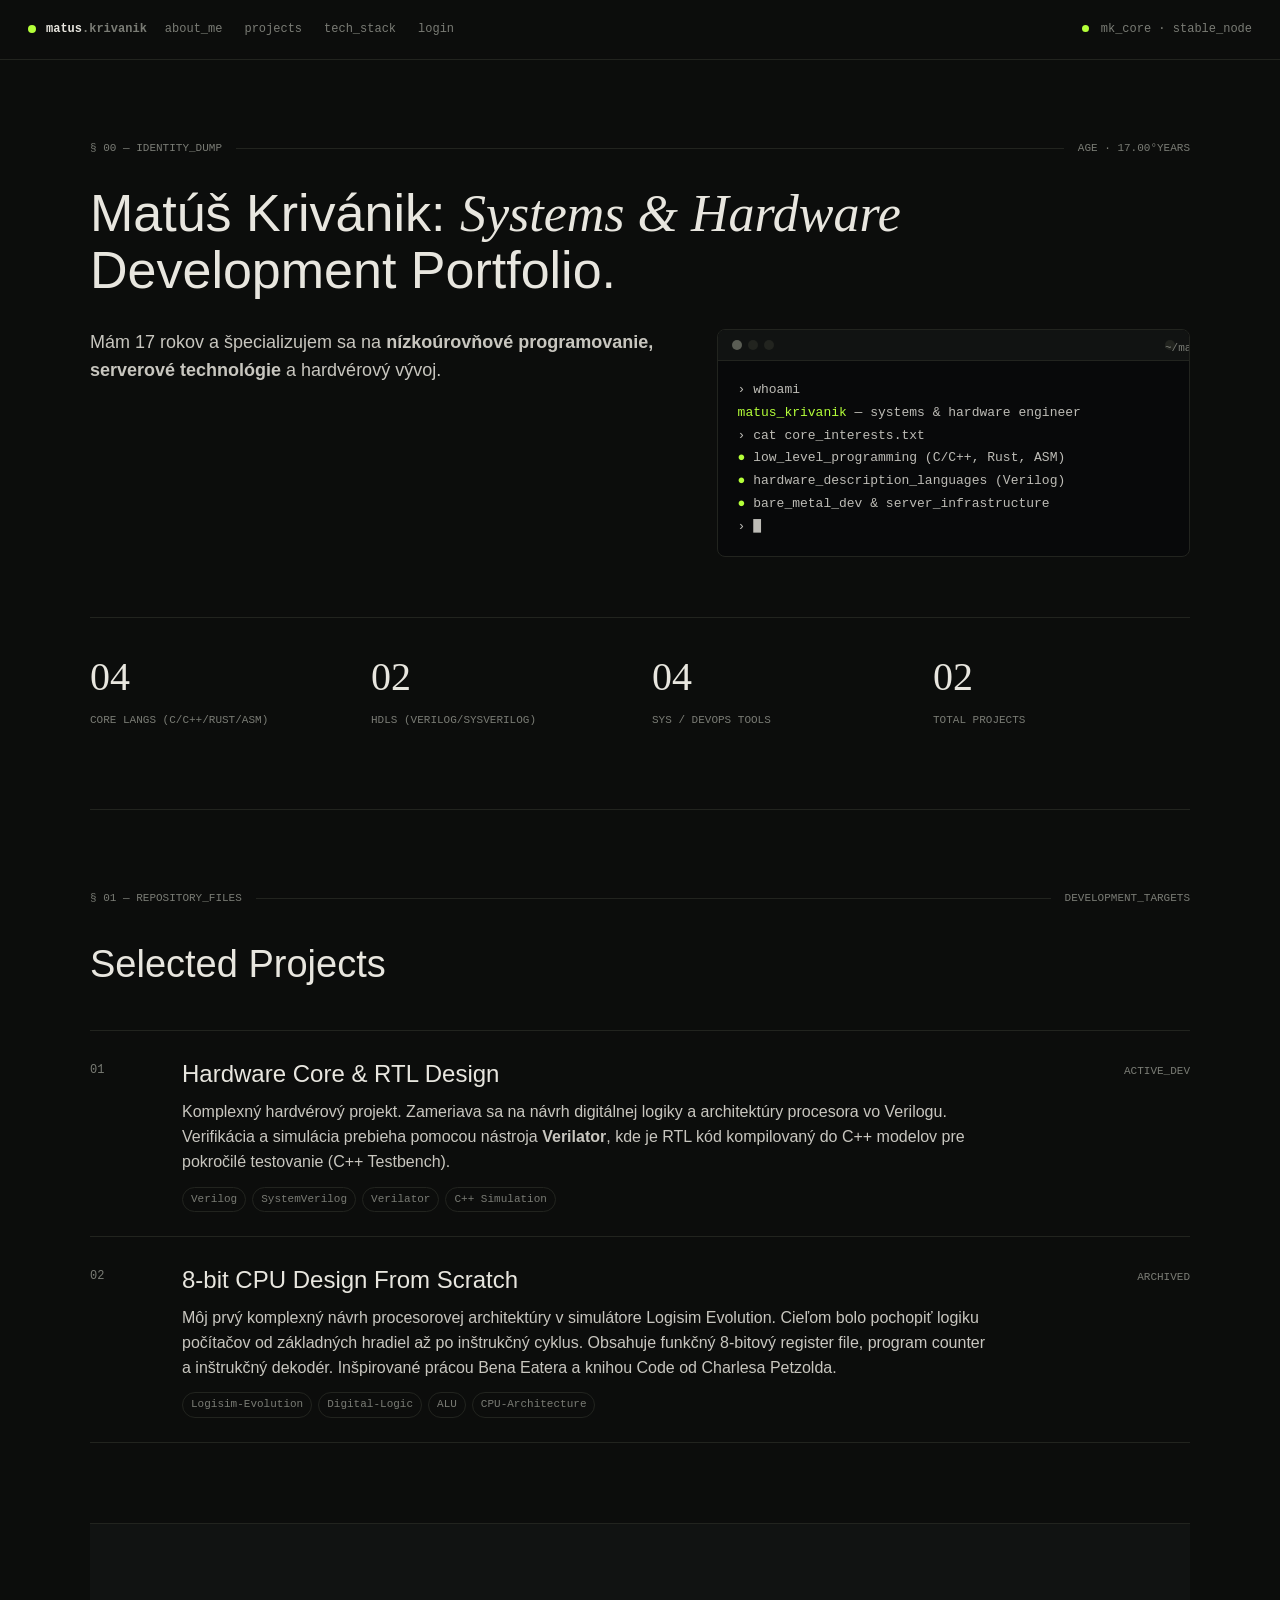
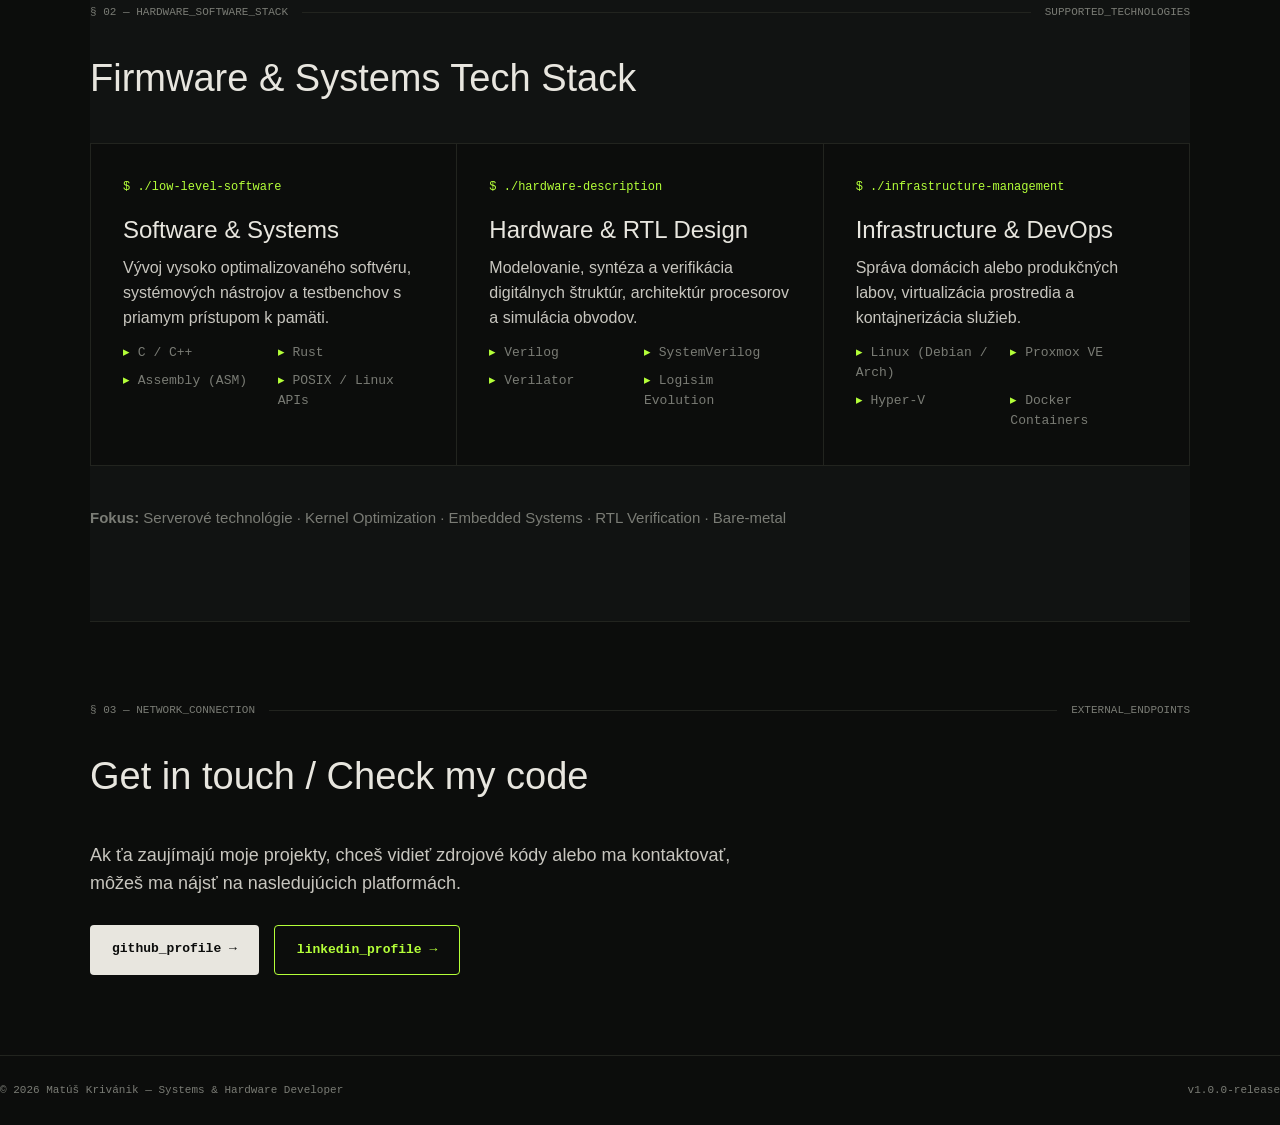
==== html/index.html @ 5de3ae5f "stranka" ====
<!doctype html>
<html lang="sk">
<head>
  <meta charset="utf-8" />
  <meta name="viewport" content="width=device-width, initial-scale=1" />
  <title>Matúš Krivánik — Systems & Hardware Developer</title>
  <link rel="stylesheet" href="../css/style.css" />
</head>
<body>

  <header class="nav">
    <div class="brand">
      <span class="dot"></span>
      <span>matus<span class="mute">.krivanik</span></span>
    </div>
    <nav>
      <a href="#o-mne">about_me</a>
      <a href="#projekty">projects</a>
      <a href="#tech-stack">tech_stack</a>
      <a href="../html/login.html">login</a>
    </nav>
    <div class="meta">
      <span class="status"><span class="pulse"></span> mk_core · stable_node</span>
    </div>
  </header>

  <main id="top">

    <section id="o-mne" class="hero">
      <div class="kicker">
        <span>§ 00 — identity_dump</span>
        <span class="line"></span>
        <span>age · 17.00°years</span>
      </div>

      <h1>
        Matúš Krivánik: <em>Systems & Hardware</em><br>
        Development Portfolio.
      </h1>

      <div class="hero-grid">
        <p class="lede">
          Mám 17 rokov a špecializujem sa na <strong>nízkoúrovňové programovanie, serverové technológie</strong> a hardvérový vývoj. 
        </p>

        <div class="hero-terminal">
          <div class="term-bar">
            <span></span><span></span><span></span>
            <span class="path">~/matus_krivanik</span>
          </div>
          <pre><span>›</span> whoami
<span class="green">matus_krivanik</span> — systems & hardware engineer
<span>›</span> cat core_interests.txt
<span class="green">●</span> low_level_programming (C/C++, Rust, ASM)
<span class="green">●</span> hardware_description_languages (Verilog)
<span class="green">●</span> bare_metal_dev & server_infrastructure
<span>›</span> █</pre>
        </div>
      </div>

      <div class="counters">
        <div><b>04</b><span>Core Langs (C/C++/Rust/ASM)</span></div>
        <div><b>02</b><span>HDLs (Verilog/SysVerilog)</span></div>
        <div><b>04</b><span>Sys / Devops Tools</span></div>
        <div><b>02</b><span>Total Projects</span></div>
      </div>
    </section> 

    <section id="projekty" class="section">
      <div class="kicker">
        <span>§ 01 — repository_files</span>
        <span class="line"></span>
        <span>development_targets</span>
      </div>
      <h2>Selected Projects</h2>

      <ul class="work">
        <li>
          <span class="n">01</span>
          <div>
            <h3>Hardware Core & RTL Design</h3>
            <p>Komplexný hardvérový projekt. Zameriava sa na návrh digitálnej logiky a architektúry procesora vo Verilogu. Verifikácia a simulácia prebieha pomocou nástroja <strong>Verilator</strong>, kde je RTL kód kompilovaný do C++ modelov pre pokročilé testovanie (C++ Testbench).</p>
            <div class="tags"><span>Verilog</span><span>SystemVerilog</span><span>Verilator</span><span>C++ Simulation</span></div>
          </div>
          <span class="year">active_dev</span>
        </li>

        <li>
          <span class="n">02</span>
          <div>
            <h3>8-bit CPU Design From Scratch</h3>
            <p>Môj prvý komplexný návrh procesorovej architektúry v simulátore Logisim Evolution. Cieľom bolo pochopiť logiku počítačov od základných hradiel až po inštrukčný cyklus. Obsahuje funkčný 8-bitový register file, program counter a inštrukčný dekodér. Inšpirované prácou Bena Eatera a knihou Code od Charlesa Petzolda.</p>
            <div class="tags"><span>Logisim-Evolution</span><span>Digital-Logic</span><span>ALU</span><span>CPU-Architecture</span></div>
          </div>
          <span class="year">archived</span>
        </li>
      </ul>
    </section>

    <section id="tech-stack" class="section alt">
      <div class="kicker">
        <span>§ 02 — hardware_software_stack</span>
        <span class="line"></span>
        <span>supported_technologies</span>
      </div>
      <h2>Firmware & Systems Tech Stack</h2>

      <div class="grid-2" style="grid-template-columns: repeat(auto-fit, minmax(300px, 1fr));">
        
        <div class="tech-card">
          <div class="svc-cmd">$ ./low-level-software</div>
          <h3>Software & Systems</h3>
          <p>Vývoj vysoko optimalizovaného softvéru, systémových nástrojov a testbenchov s priamym prístupom k pamäti.</p>
          <ul>
            <li>C / C++</li>
            <li>Rust</li>
            <li>Assembly (ASM)</li>
            <li>POSIX / Linux APIs</li>
          </ul>
        </div>

        <div class="tech-card">
          <div class="svc-cmd">$ ./hardware-description</div>
          <h3>Hardware & RTL Design</h3>
          <p>Modelovanie, syntéza a verifikácia digitálnych štruktúr, architektúr procesorov a simulácia obvodov.</p>
          <ul>
            <li>Verilog</li>
            <li>SystemVerilog</li>
            <li>Verilator</li>
            <li>Logisim Evolution</li>
          </ul>
        </div>

        <div class="tech-card" style="grid-column: span 1;">
          <div class="svc-cmd">$ ./infrastructure-management</div>
          <h3>Infrastructure & DevOps</h3>
          <p>Správa domácich alebo produkčných labov, virtualizácia prostredia a kontajnerizácia služieb.</p>
          <ul>
            <li>Linux (Debian / Arch)</li>
            <li>Proxmox VE</li>
            <li>Hyper-V</li>
            <li>Docker Containers</li>
          </ul>
        </div>

      </div>

      <p class="inspirations" style="margin-top: 40px;">
        <strong>Fokus:</strong> Serverové technológie · Kernel Optimization · Embedded Systems · RTL Verification · Bare-metal
      </p>
    </section>

    <section id="kontakt" class="section contact">
      <div class="kicker">
        <span>§ 03 — network_connection</span>
        <span class="line"></span>
        <span>external_endpoints</span>
      </div>
      <h2>Get in touch / Check my code</h2>
      <p class="lede">
        Ak ťa zaujímajú moje projekty, chceš vidieť zdrojové kódy alebo ma kontaktovať, môžeš ma nájsť na nasledujúcich platformách.
      </p>
      
      <div class="cta" style="display: flex; gap: 15px;">
        <a class="btn" href="https://github.com/" target="_blank">github_profile →</a>
        <a class="btn" href="https://linkedin.com/" target="_blank" style="background: transparent; color: #b4ff39; border: 1px solid #b4ff39;">linkedin_profile →</a>
      </div>
    </section>

  </main>

  <footer>
    <div>© 2026 Matúš Krivánik — Systems & Hardware Developer</div>
    <div class="mute">v1.0.0-release</div>
  </footer>

</body>
</html>
---- css/style.css ----
/* Globálne nastavenie tmavého minimalistického dizajnu */
body {
  margin: 0;
  padding: 0;
  background-color: #0c0d0c;
  color: #e8e6df;
  font-family: -apple-system, BlinkMacSystemFont, "Segoe UI", Roboto, sans-serif;
  line-height: 1.55;
}

main {
  max-width: 1100px;
  margin: 0 auto;
  padding: 0 28px;
}

a { color: inherit; text-decoration: none; }
em { font-style: italic; font-family: Georgia, serif; color: #e8e6df; }
.mute { color: #7a7c75; }
.kicker { display: flex; align-items: center; gap: 14px; font-family: monospace; font-size: 11px; text-transform: uppercase; color: #7a7c75; margin-bottom: 28px; }
.kicker .line { flex: 1; height: 1px; background: #22241f; }

h1, h2, h3 { font-weight: 500; color: #e8e6df; margin: 0; }
h1 { font-size: 52px; line-height: 1.1; margin-bottom: 28px; }
h2 { font-size: 38px; margin-bottom: 36px; }
h3 { font-size: 24px; margin-bottom: 8px; }
p { color: #c8c6bf; margin: 0 0 12px; }
.lede { font-size: 18px; max-width: 650px; }

/* ───── Navigácia ───── */
.nav {
  display: flex;
  align-items: center;
  padding: 20px 28px;
  border-bottom: 1px solid #22241f;
  font-family: monospace;
  font-size: 12px;
}
.brand { display: flex; align-items: center; gap: 10px; font-weight: bold; }
.brand .dot { width: 8px; height: 8px; background: #b4ff39; border-radius: 50%; }
.nav nav { display: flex; gap: 22px; margin-left: 18px; }
.nav nav a { color: #7a7c75; }
.nav nav a:hover { color: #b4ff39; }
.nav .meta { margin-left: auto; color: #7a7c75; }
.pulse { width: 7px; height: 7px; border-radius: 50%; background: #b4ff39; display: inline-block; margin-right: 5px; }

/* ───── Hero sekcia & Terminál ───── */
.hero { padding: 80px 0; }
.hero-grid { display: grid; grid-template-columns: 1.1fr .9fr; gap: 48px; align-items: start; margin-top: 30px; }

.hero-terminal { background: #08090a; border: 1px solid #22241f; border-radius: 8px; font-family: monospace; font-size: 13px; color: #bdbcb6; overflow: hidden; }
.term-bar { display: flex; align-items: center; gap: 6px; padding: 10px 14px; background: #111312; border-bottom: 1px solid #22241f; font-size: 11px; color: #7a7c75; }
.term-bar span { width: 10px; height: 10px; border-radius: 50%; background: #22241f; }
.term-bar span:nth-child(1) { background: #5a5d54; }
.term-bar .path { margin-left: auto; }
.hero-terminal pre { margin: 0; padding: 18px 20px; line-height: 1.75; }
.hero-terminal .green { color: #b4ff39; }

/* ───── Počítadlá (Counters) ───── */
.counters { margin-top: 60px; display: grid; grid-template-columns: repeat(4, 1fr); gap: 24px; border-top: 1px solid #22241f; padding-top: 28px; }
.counters div { display: flex; flex-direction: column; gap: 4px; }
.counters b { font-family: Georgia, serif; font-weight: 400; font-size: 40px; color: #e8e6df; }
.counters span { font-family: monospace; font-size: 11px; text-transform: uppercase; color: #7a7c75; }

/* ───── Sekcie & Zoznam projektov (Work) ───── */
.section { padding: 80px 0; border-top: 1px solid #22241f; }
.section.alt { background: #111312; }

.work { list-style: none; margin: 0; padding: 0; }
.work li { display: grid; grid-template-columns: 60px 1fr 160px; gap: 32px; align-items: start; padding: 24px 0; border-top: 1px solid #22241f; }
.work li:last-child { border-bottom: 1px solid #22241f; }
.work .n { font-family: monospace; font-size: 12px; color: #7a7c75; padding-top: 6px; }
.tags { margin-top: 10px; display: flex; flex-wrap: wrap; gap: 6px; }
.tags span { font-family: monospace; font-size: 11px; padding: 3px 8px; border: 1px solid #22241f; border-radius: 999px; color: #7a7c75; }
.work .year { font-family: monospace; font-size: 11px; text-transform: uppercase; color: #7a7c75; text-align: right; padding-top: 8px; }

/* ───── Technológie (Grid-2 Tabuľka) ───── */
.grid-2 { display: grid; grid-template-columns: 1fr 1fr; gap: 1px; background: #22241f; border: 1px solid #22241f; margin-top: 20px; }
.tech-card { background: #0c0d0c; padding: 34px 32px; }
.svc-cmd { font-family: monospace; font-size: 12px; color: #b4ff39; margin-bottom: 14px; }
.grid-2 ul { list-style: none; padding: 0; margin: 0; display: grid; grid-template-columns: 1fr 1fr; gap: 8px; font-family: monospace; font-size: 13px; color: #7a7c75; }
.grid-2 ul li::before { content: "▸ "; color: #b4ff39; }
.inspirations { margin-top: 40px; font-size: 15px; color: #7a7c75; }

/* ───── Kontakt & Tlačidlo ───── */
.contact { padding: 80px 0; }
.btn { display: inline-block; padding: 14px 22px; background: #e8e6df; color: #0c0d0c; font-family: monospace; font-size: 13px; font-weight: bold; border-radius: 4px; margin-top: 15px; }
.btn:hover { background: #b4ff39; }

/* ───── Footer ───── */
footer { border-top: 1px solid #22241f; padding: 26px 0; display: flex; justify-content: space-between; font-family: monospace; font-size: 11px; color: #7a7c75; }

/* ───── Mobilná responzivita ───── */
@media (max-width: 800px) {
  .nav nav, .nav .meta { display: none; }
  .hero-grid, .grid-2 { grid-template-columns: 1fr; gap: 28px; }
  .counters { grid-template-columns: repeat(2, 1fr); }
  .work li { grid-template-columns: 36px 1fr; gap: 16px; }
  .work .year { grid-column: 2; text-align: left; padding-top: 0; }
  h1 { font-size: 36px; }
}
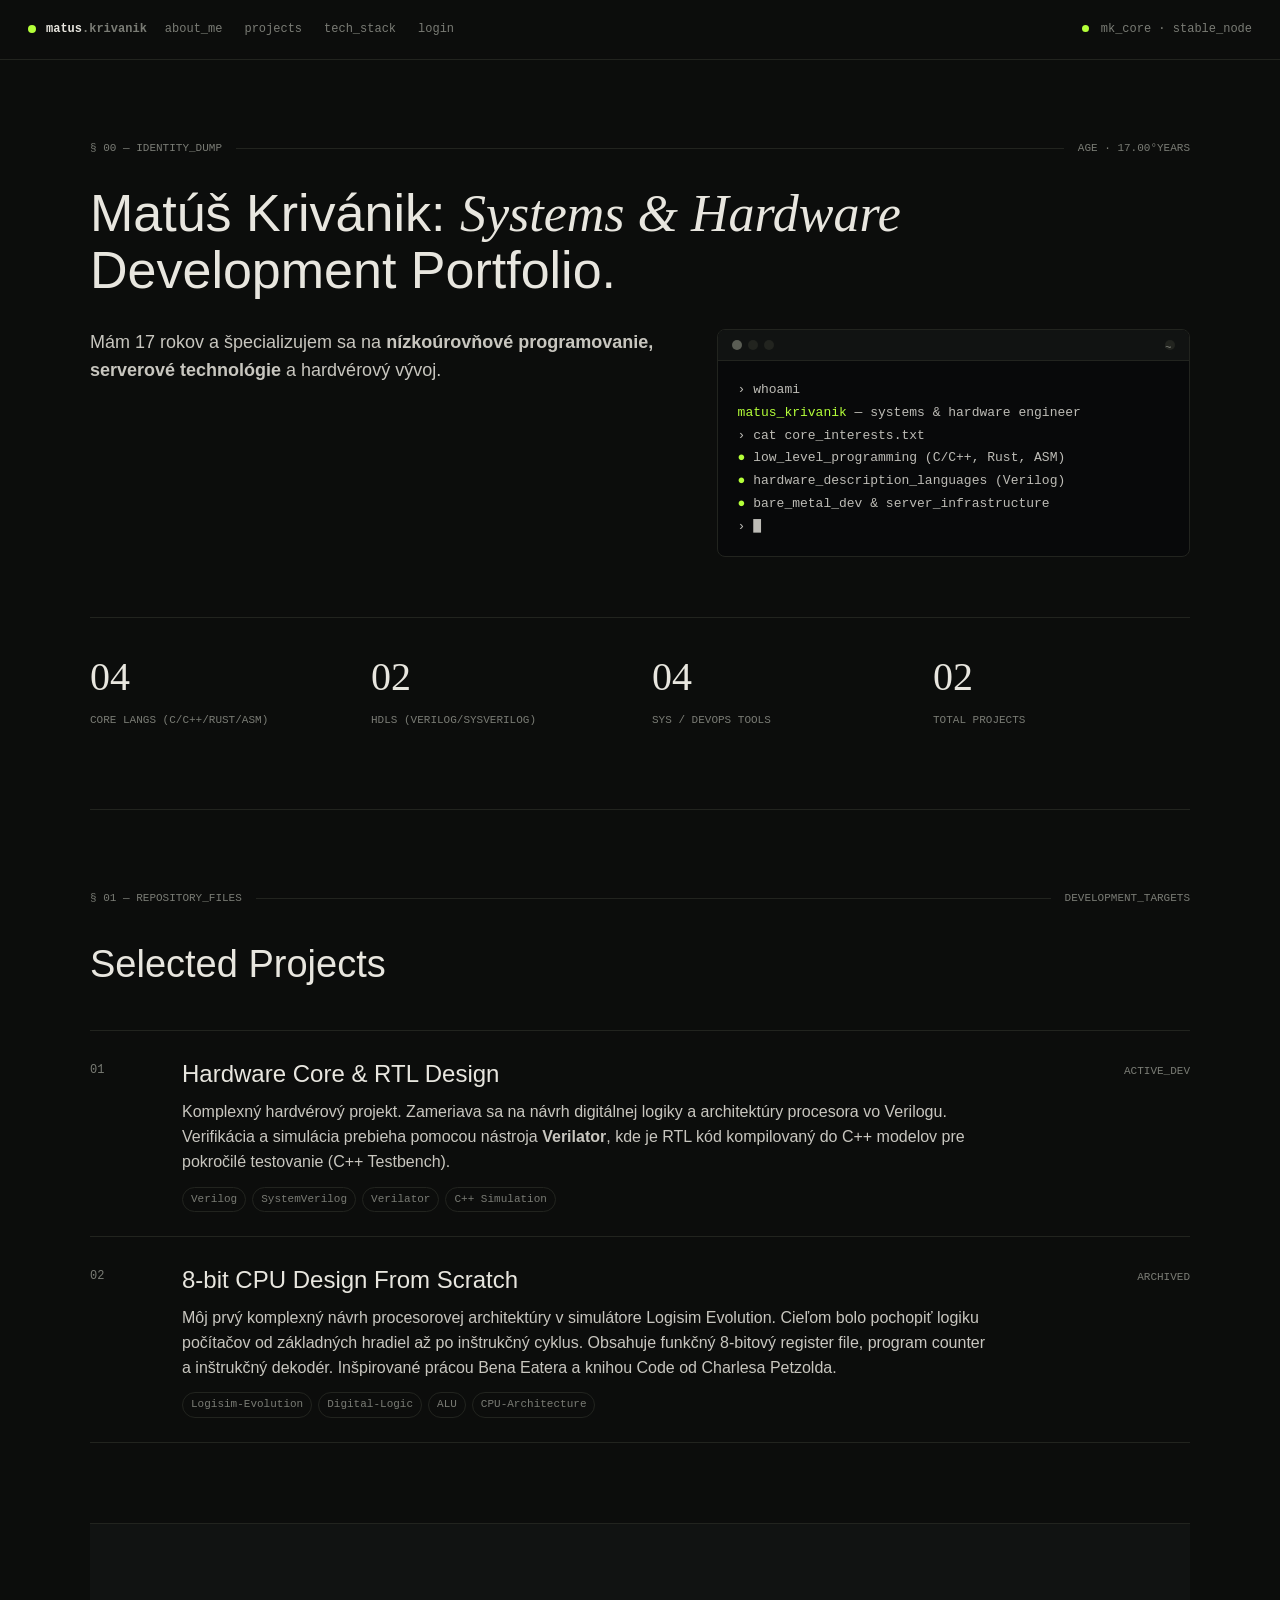
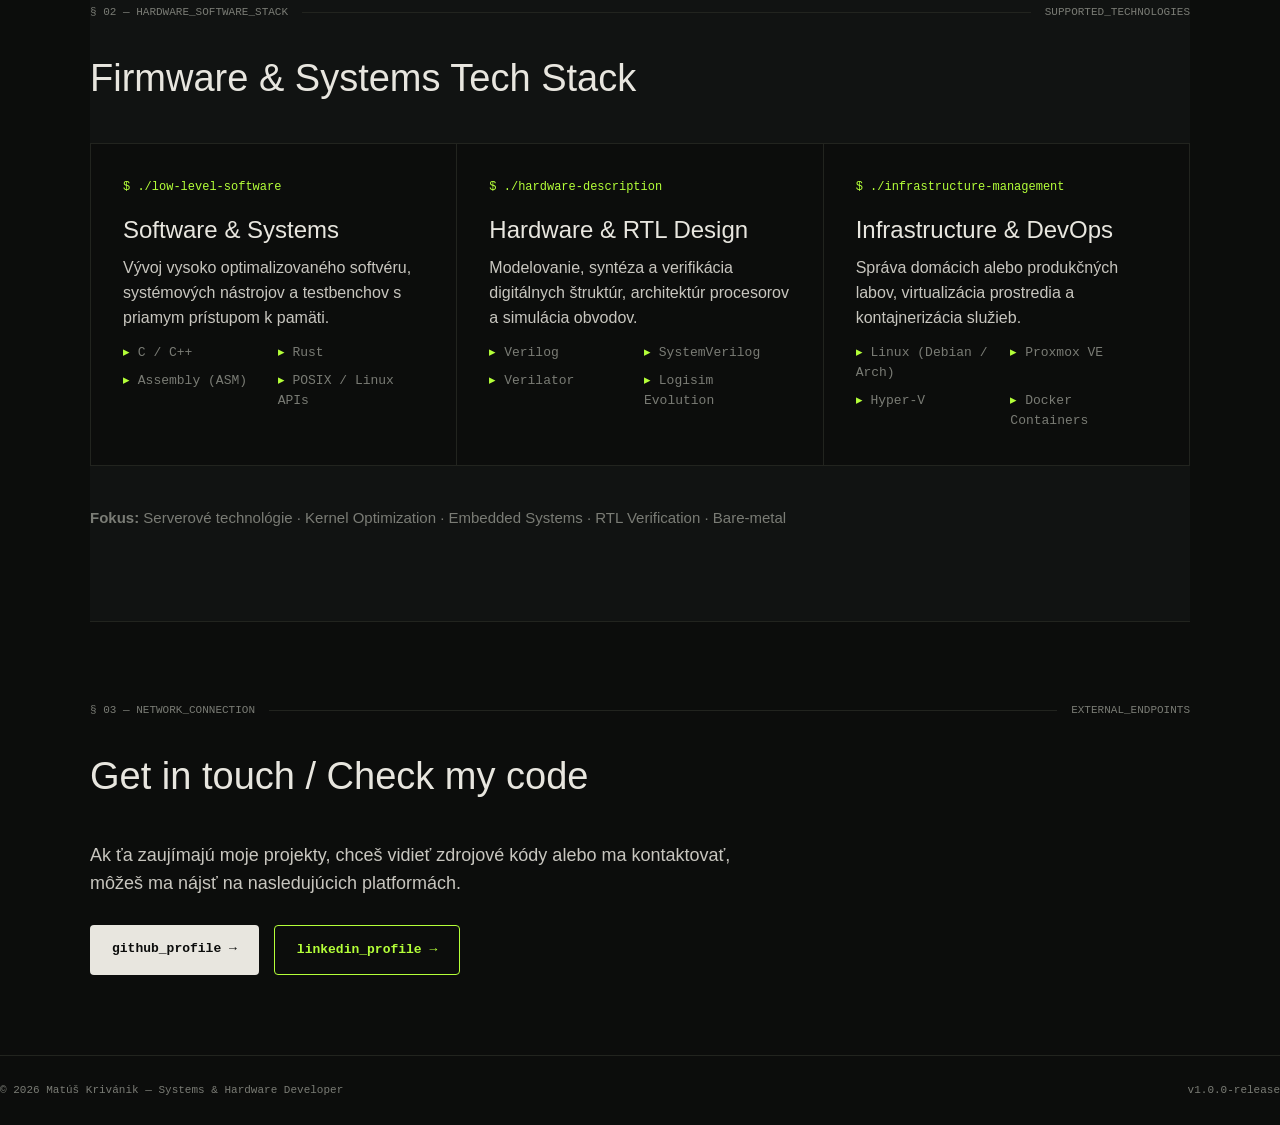
==== commit e93cb7a5: "stranka" ====
--- a/html/index.html
+++ b/html/index.html
@@ -46,7 +46,7 @@
         <div class="hero-terminal">
           <div class="term-bar">
             <span></span><span></span><span></span>
-            <span class="path">~/matus_krivanik</span>
+            <span class="path">~</span>
           </div>
           <pre><span>›</span> whoami
 <span class="green">matus_krivanik</span> — systems & hardware engineer
--- a/css/style.css
+++ b/css/style.css
@@ -1,4 +1,3 @@
-/* Globálne nastavenie tmavého minimalistického dizajnu */
 body {
   margin: 0;
   padding: 0;
@@ -14,20 +13,73 @@
   padding: 0 28px;
 }
 
-a { color: inherit; text-decoration: none; }
-em { font-style: italic; font-family: Georgia, serif; color: #e8e6df; }
-.mute { color: #7a7c75; }
-.kicker { display: flex; align-items: center; gap: 14px; font-family: monospace; font-size: 11px; text-transform: uppercase; color: #7a7c75; margin-bottom: 28px; }
-.kicker .line { flex: 1; height: 1px; background: #22241f; }
-
-h1, h2, h3 { font-weight: 500; color: #e8e6df; margin: 0; }
-h1 { font-size: 52px; line-height: 1.1; margin-bottom: 28px; }
-h2 { font-size: 38px; margin-bottom: 36px; }
-h3 { font-size: 24px; margin-bottom: 8px; }
-p { color: #c8c6bf; margin: 0 0 12px; }
-.lede { font-size: 18px; max-width: 650px; }
-
-/* ───── Navigácia ───── */
+a {
+  color: inherit;
+  text-decoration: none;
+}
+
+em {
+  font-style: italic;
+  font-family: Georgia, serif;
+  color: #e8e6df;
+}
+
+.mute {
+  color: #7a7c75;
+}
+
+.kicker {
+  display: flex;
+  align-items: center;
+  gap: 14px;
+  font-family: monospace;
+  font-size: 11px;
+  text-transform: uppercase;
+  color: #7a7c75;
+  margin-bottom: 28px;
+}
+
+.kicker .line {
+  flex: 1;
+  height: 1px;
+  background: #22241f;
+}
+
+h1, h2, h3 {
+  font-weight: 500;
+  color: #e8e6df;
+  margin: 0;
+}
+
+h1 {
+  font-size: 52px;
+  line-height: 1.1;
+  margin-bottom: 28px;
+}
+
+h2 {
+  font-size: 38px;
+  margin-bottom: 36px;
+}
+
+h3 {
+  font-size: 24px;
+  margin-bottom: 8px;
+}
+
+p {
+  color: #c8c6bf;
+  margin: 0 0 12px;
+}
+
+.lede {
+  font-size: 18px;
+  max-width: 650px;
+}
+
+
+/* --- NAVIGÁCIA --- */
+
 .nav {
   display: flex;
   align-items: center;
@@ -36,66 +88,349 @@
   font-family: monospace;
   font-size: 12px;
 }
-.brand { display: flex; align-items: center; gap: 10px; font-weight: bold; }
-.brand .dot { width: 8px; height: 8px; background: #b4ff39; border-radius: 50%; }
-.nav nav { display: flex; gap: 22px; margin-left: 18px; }
-.nav nav a { color: #7a7c75; }
-.nav nav a:hover { color: #b4ff39; }
-.nav .meta { margin-left: auto; color: #7a7c75; }
-.pulse { width: 7px; height: 7px; border-radius: 50%; background: #b4ff39; display: inline-block; margin-right: 5px; }
-
-/* ───── Hero sekcia & Terminál ───── */
-.hero { padding: 80px 0; }
-.hero-grid { display: grid; grid-template-columns: 1.1fr .9fr; gap: 48px; align-items: start; margin-top: 30px; }
-
-.hero-terminal { background: #08090a; border: 1px solid #22241f; border-radius: 8px; font-family: monospace; font-size: 13px; color: #bdbcb6; overflow: hidden; }
-.term-bar { display: flex; align-items: center; gap: 6px; padding: 10px 14px; background: #111312; border-bottom: 1px solid #22241f; font-size: 11px; color: #7a7c75; }
-.term-bar span { width: 10px; height: 10px; border-radius: 50%; background: #22241f; }
-.term-bar span:nth-child(1) { background: #5a5d54; }
-.term-bar .path { margin-left: auto; }
-.hero-terminal pre { margin: 0; padding: 18px 20px; line-height: 1.75; }
-.hero-terminal .green { color: #b4ff39; }
-
-/* ───── Počítadlá (Counters) ───── */
-.counters { margin-top: 60px; display: grid; grid-template-columns: repeat(4, 1fr); gap: 24px; border-top: 1px solid #22241f; padding-top: 28px; }
-.counters div { display: flex; flex-direction: column; gap: 4px; }
-.counters b { font-family: Georgia, serif; font-weight: 400; font-size: 40px; color: #e8e6df; }
-.counters span { font-family: monospace; font-size: 11px; text-transform: uppercase; color: #7a7c75; }
-
-/* ───── Sekcie & Zoznam projektov (Work) ───── */
-.section { padding: 80px 0; border-top: 1px solid #22241f; }
-.section.alt { background: #111312; }
-
-.work { list-style: none; margin: 0; padding: 0; }
-.work li { display: grid; grid-template-columns: 60px 1fr 160px; gap: 32px; align-items: start; padding: 24px 0; border-top: 1px solid #22241f; }
-.work li:last-child { border-bottom: 1px solid #22241f; }
-.work .n { font-family: monospace; font-size: 12px; color: #7a7c75; padding-top: 6px; }
-.tags { margin-top: 10px; display: flex; flex-wrap: wrap; gap: 6px; }
-.tags span { font-family: monospace; font-size: 11px; padding: 3px 8px; border: 1px solid #22241f; border-radius: 999px; color: #7a7c75; }
-.work .year { font-family: monospace; font-size: 11px; text-transform: uppercase; color: #7a7c75; text-align: right; padding-top: 8px; }
-
-/* ───── Technológie (Grid-2 Tabuľka) ───── */
-.grid-2 { display: grid; grid-template-columns: 1fr 1fr; gap: 1px; background: #22241f; border: 1px solid #22241f; margin-top: 20px; }
-.tech-card { background: #0c0d0c; padding: 34px 32px; }
-.svc-cmd { font-family: monospace; font-size: 12px; color: #b4ff39; margin-bottom: 14px; }
-.grid-2 ul { list-style: none; padding: 0; margin: 0; display: grid; grid-template-columns: 1fr 1fr; gap: 8px; font-family: monospace; font-size: 13px; color: #7a7c75; }
-.grid-2 ul li::before { content: "▸ "; color: #b4ff39; }
-.inspirations { margin-top: 40px; font-size: 15px; color: #7a7c75; }
-
-/* ───── Kontakt & Tlačidlo ───── */
-.contact { padding: 80px 0; }
-.btn { display: inline-block; padding: 14px 22px; background: #e8e6df; color: #0c0d0c; font-family: monospace; font-size: 13px; font-weight: bold; border-radius: 4px; margin-top: 15px; }
-.btn:hover { background: #b4ff39; }
-
-/* ───── Footer ───── */
-footer { border-top: 1px solid #22241f; padding: 26px 0; display: flex; justify-content: space-between; font-family: monospace; font-size: 11px; color: #7a7c75; }
-
-/* ───── Mobilná responzivita ───── */
+
+.brand {
+  display: flex;
+  align-items: center;
+  gap: 10px;
+  font-weight: bold;
+}
+
+.brand .dot {
+  width: 8px;
+  height: 8px;
+  background: #b4ff39;
+  border-radius: 50%;
+}
+
+.nav nav {
+  display: flex;
+  gap: 22px;
+  margin-left: 18px;
+}
+
+.nav nav a {
+  color: #7a7c75;
+}
+
+.nav nav a:hover {
+  color: #b4ff39;
+}
+
+.nav .meta {
+  margin-left: auto;
+  color: #7a7c75;
+}
+
+.pulse {
+  width: 7px;
+  height: 7px;
+  border-radius: 50%;
+  background: #b4ff39;
+  display: inline-block;
+  margin-right: 5px;
+}
+
+
+/* --- HERO SEKCE --- */
+
+.hero {
+  padding: 80px 0;
+}
+
+.hero-grid {
+  display: grid;
+  grid-template-columns: 1.1fr 0.9fr;
+  gap: 48px;
+  align-items: start;
+  margin-top: 30px;
+}
+
+.hero-terminal {
+  background: #08090a;
+  border: 1px solid #22241f;
+  border-radius: 8px;
+  font-family: monospace;
+  font-size: 13px;
+  color: #bdbcb6;
+  overflow: hidden;
+}
+
+.term-bar {
+  display: flex;
+  align-items: center;
+  gap: 6px;
+  padding: 10px 14px;
+  background: #111312;
+  border-bottom: 1px solid #22241f;
+  font-size: 11px;
+  color: #7a7c75;
+}
+
+.term-bar span {
+  width: 10px;
+  height: 10px;
+  border-radius: 50%;
+  background: #22241f;
+}
+
+.term-bar span:nth-child(1) {
+  background: #5a5d54;
+}
+
+.term-bar .path {
+  margin-left: auto;
+}
+
+.hero-terminal pre {
+  margin: 0;
+  padding: 18px 20px;
+  line-height: 1.75;
+  overflow-x: auto;
+}
+
+.hero-terminal .green {
+  color: #b4ff39;
+}
+
+
+/* --- COUNTERS --- */
+
+.counters {
+  margin-top: 60px;
+  display: grid;
+  grid-template-columns: repeat(4, 1fr);
+  gap: 24px;
+  border-top: 1px solid #22241f;
+  padding-top: 28px;
+}
+
+.counters div {
+  display: flex;
+  flex-direction: column;
+  gap: 4px;
+}
+
+.counters b {
+  font-family: Georgia, serif;
+  font-weight: 400;
+  font-size: 40px;
+  color: #e8e6df;
+}
+
+.counters span {
+  font-family: monospace;
+  font-size: 11px;
+  text-transform: uppercase;
+  color: #7a7c75;
+}
+
+
+/* --- SEKCIE A PRÁCE --- */
+
+.section {
+  padding: 80px 0;
+  border-top: 1px solid #22241f;
+}
+
+.section.alt {
+  background: #111312;
+}
+
+.work {
+  list-style: none;
+  margin: 0;
+  padding: 0;
+}
+
+.work li {
+  display: grid;
+  grid-template-columns: 60px 1fr 160px;
+  gap: 32px;
+  align-items: start;
+  padding: 24px 0;
+  border-top: 1px solid #22241f;
+}
+
+.work li:last-child {
+  border-bottom: 1px solid #22241f;
+}
+
+.work .n {
+  font-family: monospace;
+  font-size: 12px;
+  color: #7a7c75;
+  padding-top: 6px;
+}
+
+.tags {
+  margin-top: 10px;
+  display: flex;
+  flex-wrap: wrap;
+  gap: 6px;
+}
+
+.tags span {
+  font-family: monospace;
+  font-size: 11px;
+  padding: 3px 8px;
+  border: 1px solid #22241f;
+  border-radius: 999px;
+  color: #7a7c75;
+}
+
+.work .year {
+  font-family: monospace;
+  font-size: 11px;
+  text-transform: uppercase;
+  color: #7a7c75;
+  text-align: right;
+  padding-top: 8px;
+}
+
+
+/* --- GRID-2 --- */
+
+.grid-2 {
+  display: grid;
+  grid-template-columns: 1fr 1fr;
+  gap: 1px;
+  background: #22241f;
+  border: 1px solid #22241f;
+  margin-top: 20px;
+}
+
+.tech-card {
+  background: #0c0d0c;
+  padding: 34px 32px;
+}
+
+.svc-cmd {
+  font-family: monospace;
+  font-size: 12px;
+  color: #b4ff39;
+  margin-bottom: 14px;
+}
+
+.grid-2 ul {
+  list-style: none;
+  padding: 0;
+  margin: 0;
+  display: grid;
+  grid-template-columns: 1fr 1fr;
+  gap: 8px;
+  font-family: monospace;
+  font-size: 13px;
+  color: #7a7c75;
+}
+
+.grid-2 ul li::before {
+  content: "▸ ";
+  color: #b4ff39;
+}
+
+.inspirations {
+  margin-top: 40px;
+  font-size: 15px;
+  color: #7a7c75;
+}
+
+
+/* --- CONTACT & BUTTONS --- */
+
+.contact {
+  padding: 80px 0;
+}
+
+.btn {
+  display: inline-block;
+  padding: 14px 22px;
+  background: #e8e6df;
+  color: #0c0d0c;
+  font-family: monospace;
+  font-size: 13px;
+  font-weight: bold;
+  border-radius: 4px;
+  margin-top: 15px;
+}
+
+.btn:hover {
+  background: #b4ff39;
+}
+
+
+/* --- FOOTER --- */
+
+footer {
+  border-top: 1px solid #22241f;
+  padding: 26px 0;
+  display: flex;
+  justify-content: space-between;
+  font-family: monospace;
+  font-size: 11px;
+  color: #7a7c75;
+}
+
+
+/* --- RESPONSIVE (MEDIA QUERIES) --- */
+
 @media (max-width: 800px) {
-  .nav nav, .nav .meta { display: none; }
-  .hero-grid, .grid-2 { grid-template-columns: 1fr; gap: 28px; }
-  .counters { grid-template-columns: repeat(2, 1fr); }
-  .work li { grid-template-columns: 36px 1fr; gap: 16px; }
-  .work .year { grid-column: 2; text-align: left; padding-top: 0; }
-  h1 { font-size: 36px; }
+  .hero-grid, 
+  .grid-2 {
+    grid-template-columns: 1fr;
+    gap: 28px;
+  }
+  
+  .counters {
+    grid-template-columns: repeat(2, 1fr);
+  }
+  
+  .work li {
+    grid-template-columns: 36px 1fr;
+    gap: 16px;
+  }
+  
+  .work .year {
+    grid-column: 2;
+    text-align: left;
+    padding-top: 0;
+  }
+  
+  h1 {
+    font-size: 36px;
+  }
+  
+  .meta {
+    display: none;
+  }
+  
+  .brand {
+    display: none;
+  }
+  
+  nav {
+    display: flex;
+    text-align: center;
+  }
+}
+
+/* Upravená posledná responzivita pre úzke obrazovky */
+@media (max-width: 500px) {
+  p, .lede, .mute, span, a, footer, .hero-terminal, .grid-2 ul {
+    font-size: 12px; /* Zmenší bežný text tak, aby pretiekol správne a bol čitateľný */
+    word-break: break-word; /* Ochrana proti pretekaniu dlhých slov */
+  }
+
+  .nav nav {
+    gap: 12px; /* Zúženie medzier v menu na mobile */
+  }
+
+  .counters b {
+    font-size: 28px; /* Čísla v počítadlách sa mierne zmenšia */
+  }
+
+  /* Nadpisy zostávajú chránené a zachovajú si proporcie z max-width: 800px */
+  h1, h2, h3 {
+    word-break: break-word;
+  }
 }
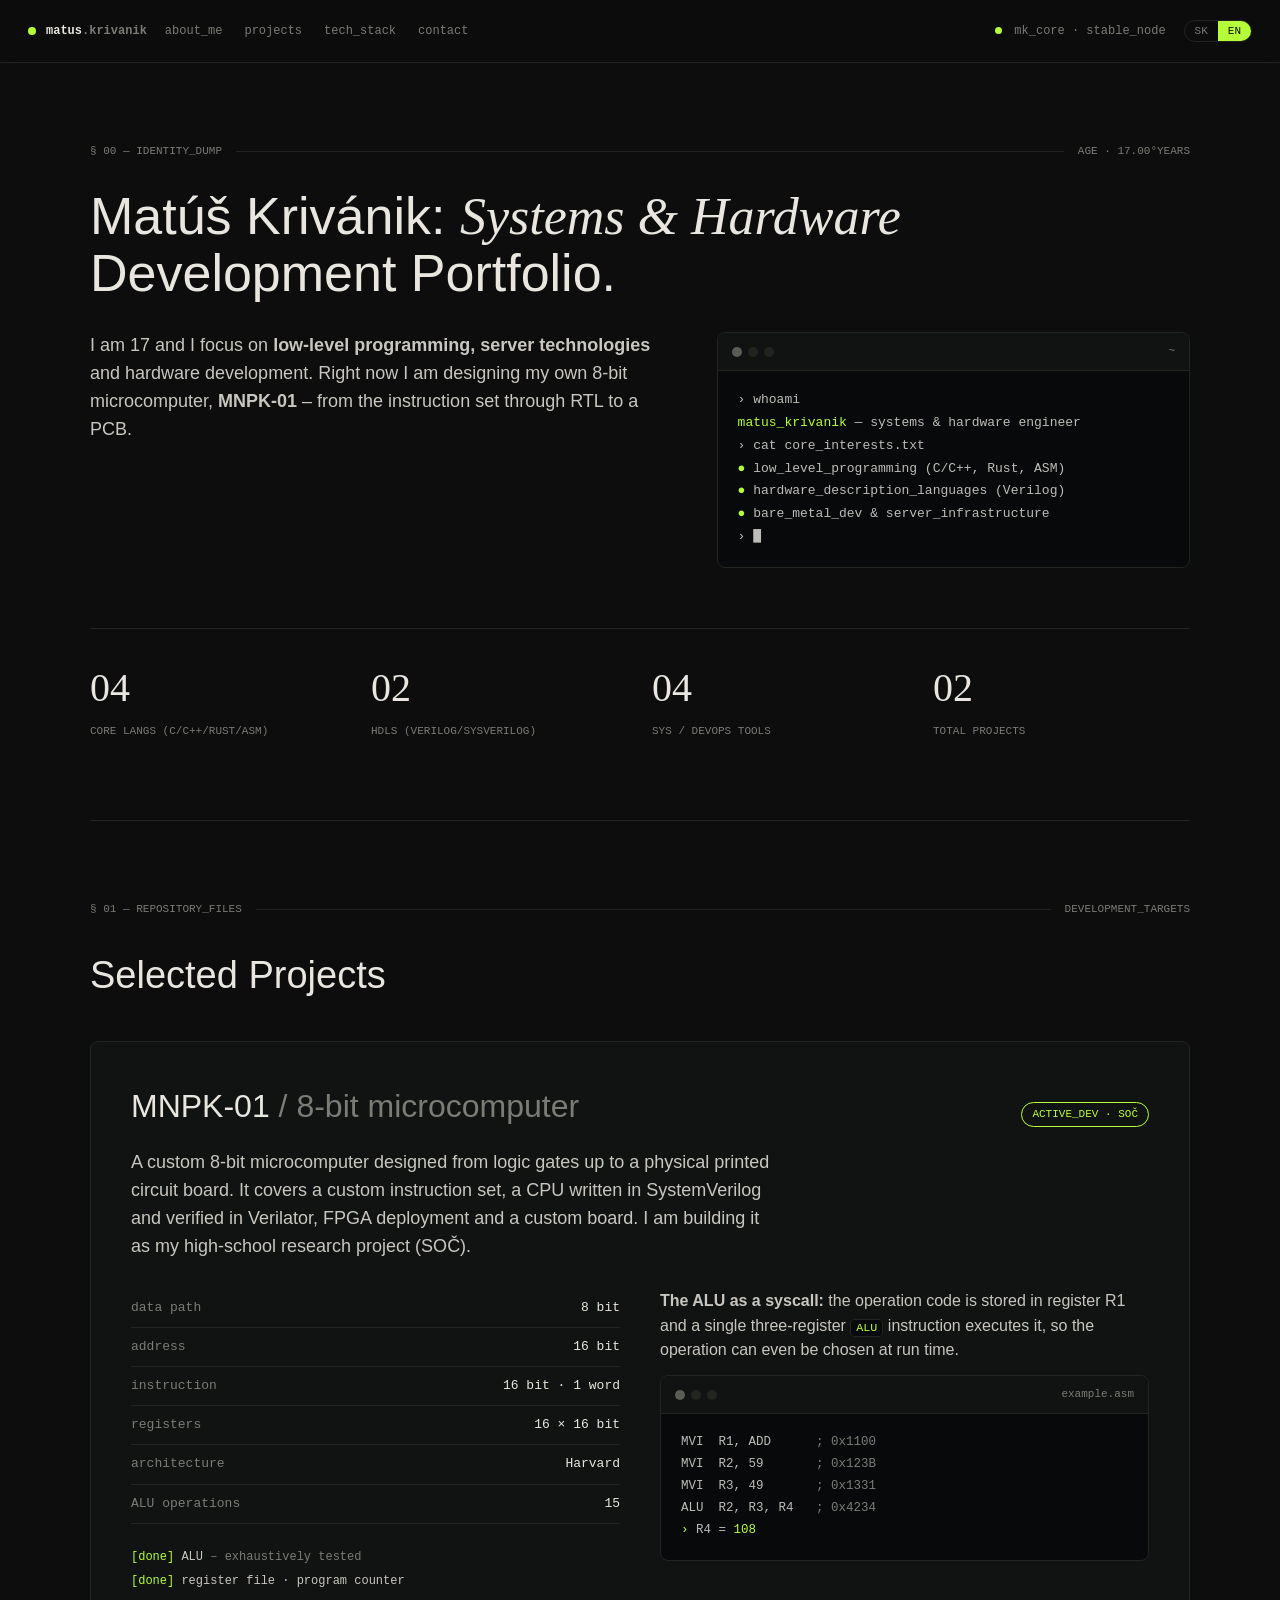
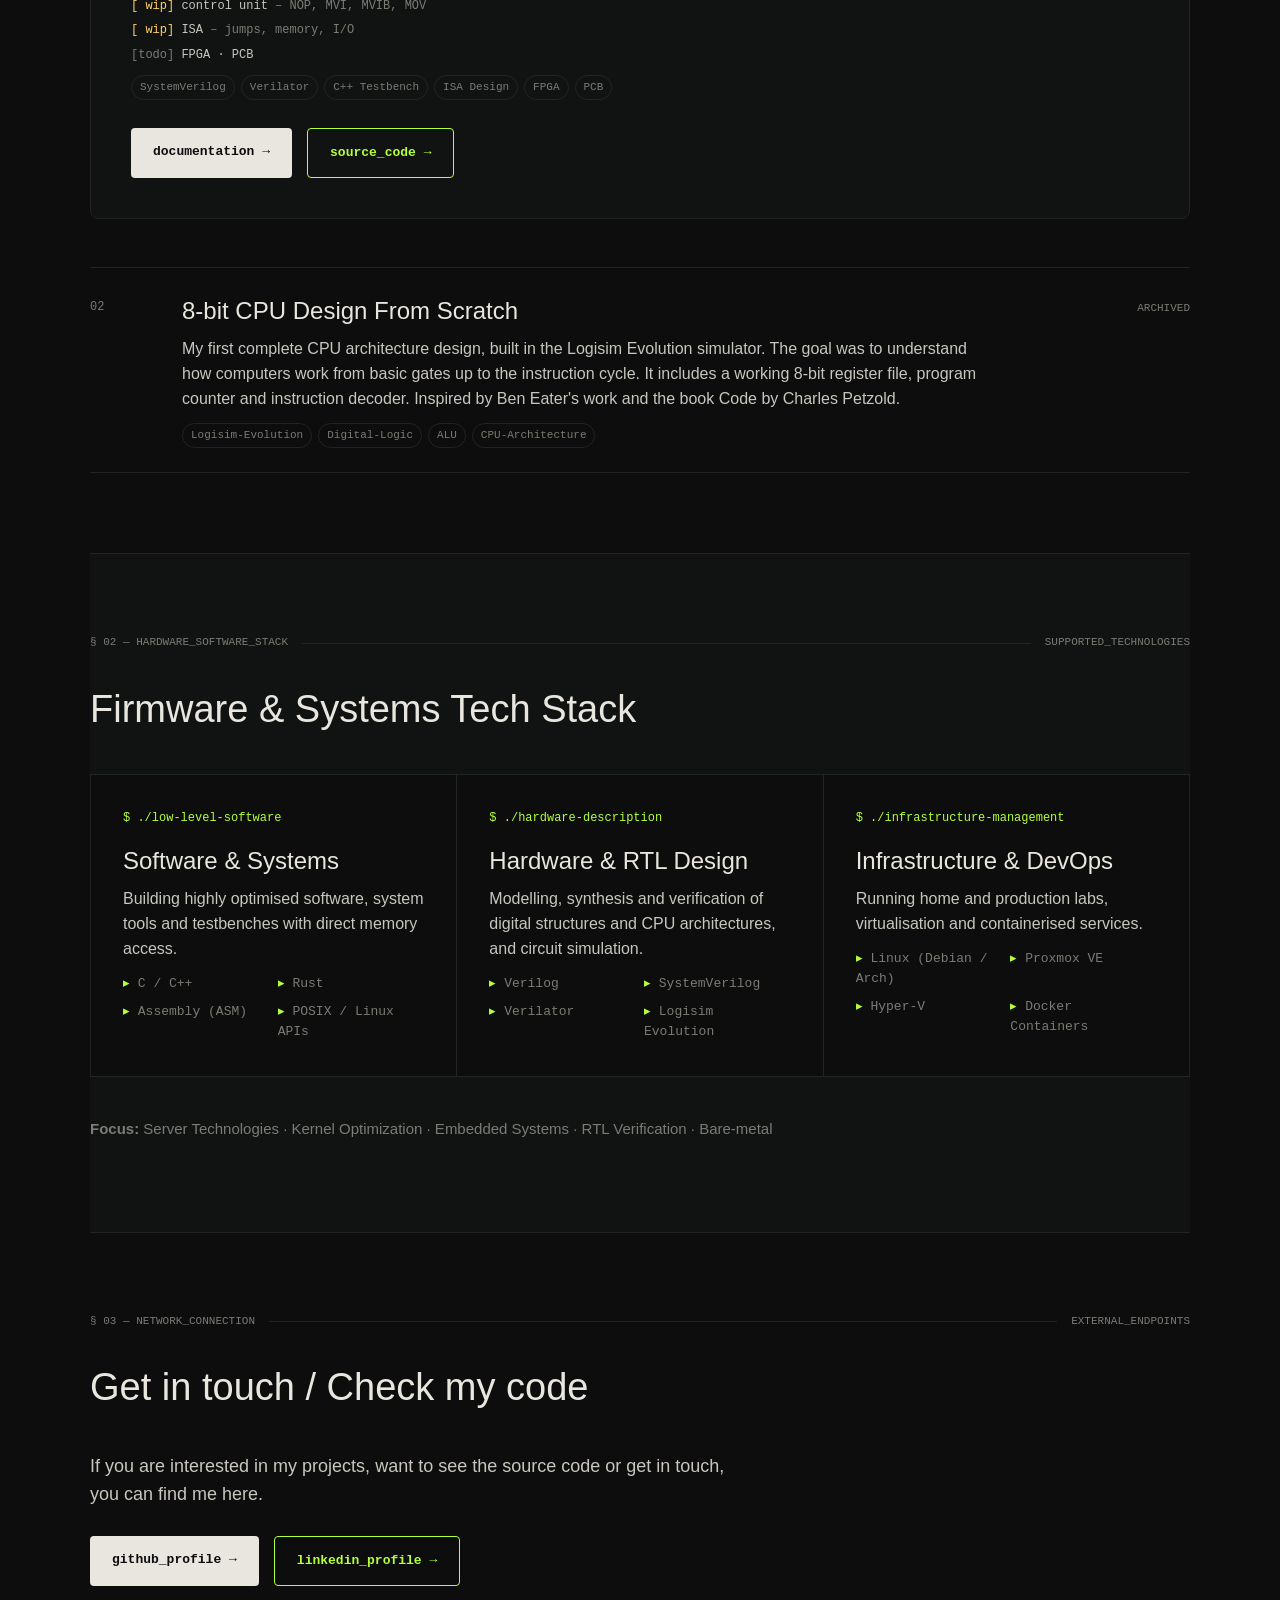
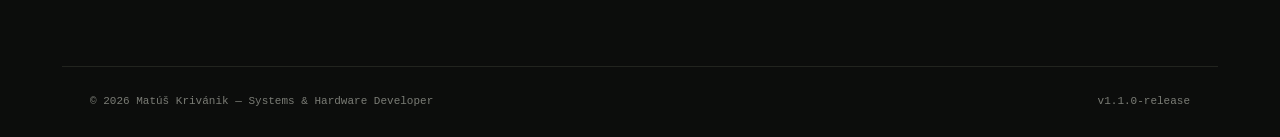
==== commit dbd2252d: "Portfolio: MNPK-01 featured project, SK/EN switch, page moved to root" ====
--- a/html/index.html
+++ b/html/index.html
@@ -1,178 +1,12 @@
 <!doctype html>
 <html lang="sk">
 <head>
-  <meta charset="utf-8" />
-  <meta name="viewport" content="width=device-width, initial-scale=1" />
-  <title>Matúš Krivánik — Systems & Hardware Developer</title>
-  <link rel="stylesheet" href="../css/style.css" />
+  <meta charset="utf-8">
+  <title>Redirecting...</title>
+  <meta http-equiv="refresh" content="0; url=/">
+  <link rel="canonical" href="/">
 </head>
 <body>
-
-  <header class="nav">
-    <div class="brand">
-      <span class="dot"></span>
-      <span>matus<span class="mute">.krivanik</span></span>
-    </div>
-    <nav>
-      <a href="#o-mne">about_me</a>
-      <a href="#projekty">projects</a>
-      <a href="#tech-stack">tech_stack</a>
-      <a href="../html/login.html">login</a>
-    </nav>
-    <div class="meta">
-      <span class="status"><span class="pulse"></span> mk_core · stable_node</span>
-    </div>
-  </header>
-
-  <main id="top">
-
-    <section id="o-mne" class="hero">
-      <div class="kicker">
-        <span>§ 00 — identity_dump</span>
-        <span class="line"></span>
-        <span>age · 17.00°years</span>
-      </div>
-
-      <h1>
-        Matúš Krivánik: <em>Systems & Hardware</em><br>
-        Development Portfolio.
-      </h1>
-
-      <div class="hero-grid">
-        <p class="lede">
-          Mám 17 rokov a špecializujem sa na <strong>nízkoúrovňové programovanie, serverové technológie</strong> a hardvérový vývoj. 
-        </p>
-
-        <div class="hero-terminal">
-          <div class="term-bar">
-            <span></span><span></span><span></span>
-            <span class="path">~</span>
-          </div>
-          <pre><span>›</span> whoami
-<span class="green">matus_krivanik</span> — systems & hardware engineer
-<span>›</span> cat core_interests.txt
-<span class="green">●</span> low_level_programming (C/C++, Rust, ASM)
-<span class="green">●</span> hardware_description_languages (Verilog)
-<span class="green">●</span> bare_metal_dev & server_infrastructure
-<span>›</span> █</pre>
-        </div>
-      </div>
-
-      <div class="counters">
-        <div><b>04</b><span>Core Langs (C/C++/Rust/ASM)</span></div>
-        <div><b>02</b><span>HDLs (Verilog/SysVerilog)</span></div>
-        <div><b>04</b><span>Sys / Devops Tools</span></div>
-        <div><b>02</b><span>Total Projects</span></div>
-      </div>
-    </section> 
-
-    <section id="projekty" class="section">
-      <div class="kicker">
-        <span>§ 01 — repository_files</span>
-        <span class="line"></span>
-        <span>development_targets</span>
-      </div>
-      <h2>Selected Projects</h2>
-
-      <ul class="work">
-        <li>
-          <span class="n">01</span>
-          <div>
-            <h3>Hardware Core & RTL Design</h3>
-            <p>Komplexný hardvérový projekt. Zameriava sa na návrh digitálnej logiky a architektúry procesora vo Verilogu. Verifikácia a simulácia prebieha pomocou nástroja <strong>Verilator</strong>, kde je RTL kód kompilovaný do C++ modelov pre pokročilé testovanie (C++ Testbench).</p>
-            <div class="tags"><span>Verilog</span><span>SystemVerilog</span><span>Verilator</span><span>C++ Simulation</span></div>
-          </div>
-          <span class="year">active_dev</span>
-        </li>
-
-        <li>
-          <span class="n">02</span>
-          <div>
-            <h3>8-bit CPU Design From Scratch</h3>
-            <p>Môj prvý komplexný návrh procesorovej architektúry v simulátore Logisim Evolution. Cieľom bolo pochopiť logiku počítačov od základných hradiel až po inštrukčný cyklus. Obsahuje funkčný 8-bitový register file, program counter a inštrukčný dekodér. Inšpirované prácou Bena Eatera a knihou Code od Charlesa Petzolda.</p>
-            <div class="tags"><span>Logisim-Evolution</span><span>Digital-Logic</span><span>ALU</span><span>CPU-Architecture</span></div>
-          </div>
-          <span class="year">archived</span>
-        </li>
-      </ul>
-    </section>
-
-    <section id="tech-stack" class="section alt">
-      <div class="kicker">
-        <span>§ 02 — hardware_software_stack</span>
-        <span class="line"></span>
-        <span>supported_technologies</span>
-      </div>
-      <h2>Firmware & Systems Tech Stack</h2>
-
-      <div class="grid-2" style="grid-template-columns: repeat(auto-fit, minmax(300px, 1fr));">
-        
-        <div class="tech-card">
-          <div class="svc-cmd">$ ./low-level-software</div>
-          <h3>Software & Systems</h3>
-          <p>Vývoj vysoko optimalizovaného softvéru, systémových nástrojov a testbenchov s priamym prístupom k pamäti.</p>
-          <ul>
-            <li>C / C++</li>
-            <li>Rust</li>
-            <li>Assembly (ASM)</li>
-            <li>POSIX / Linux APIs</li>
-          </ul>
-        </div>
-
-        <div class="tech-card">
-          <div class="svc-cmd">$ ./hardware-description</div>
-          <h3>Hardware & RTL Design</h3>
-          <p>Modelovanie, syntéza a verifikácia digitálnych štruktúr, architektúr procesorov a simulácia obvodov.</p>
-          <ul>
-            <li>Verilog</li>
-            <li>SystemVerilog</li>
-            <li>Verilator</li>
-            <li>Logisim Evolution</li>
-          </ul>
-        </div>
-
-        <div class="tech-card" style="grid-column: span 1;">
-          <div class="svc-cmd">$ ./infrastructure-management</div>
-          <h3>Infrastructure & DevOps</h3>
-          <p>Správa domácich alebo produkčných labov, virtualizácia prostredia a kontajnerizácia služieb.</p>
-          <ul>
-            <li>Linux (Debian / Arch)</li>
-            <li>Proxmox VE</li>
-            <li>Hyper-V</li>
-            <li>Docker Containers</li>
-          </ul>
-        </div>
-
-      </div>
-
-      <p class="inspirations" style="margin-top: 40px;">
-        <strong>Fokus:</strong> Serverové technológie · Kernel Optimization · Embedded Systems · RTL Verification · Bare-metal
-      </p>
-    </section>
-
-    <section id="kontakt" class="section contact">
-      <div class="kicker">
-        <span>§ 03 — network_connection</span>
-        <span class="line"></span>
-        <span>external_endpoints</span>
-      </div>
-      <h2>Get in touch / Check my code</h2>
-      <p class="lede">
-        Ak ťa zaujímajú moje projekty, chceš vidieť zdrojové kódy alebo ma kontaktovať, môžeš ma nájsť na nasledujúcich platformách.
-      </p>
-      
-      <div class="cta" style="display: flex; gap: 15px;">
-        <a class="btn" href="https://github.com/" target="_blank">github_profile →</a>
-        <a class="btn" href="https://linkedin.com/" target="_blank" style="background: transparent; color: #b4ff39; border: 1px solid #b4ff39;">linkedin_profile →</a>
-      </div>
-    </section>
-
-  </main>
-
-  <footer>
-    <div>© 2026 Matúš Krivánik — Systems & Hardware Developer</div>
-    <div class="mute">v1.0.0-release</div>
-  </footer>
-
+  <p>Stránka sa presunula <a href="/">sem</a>.</p>
 </body>
-</html>+</html>
